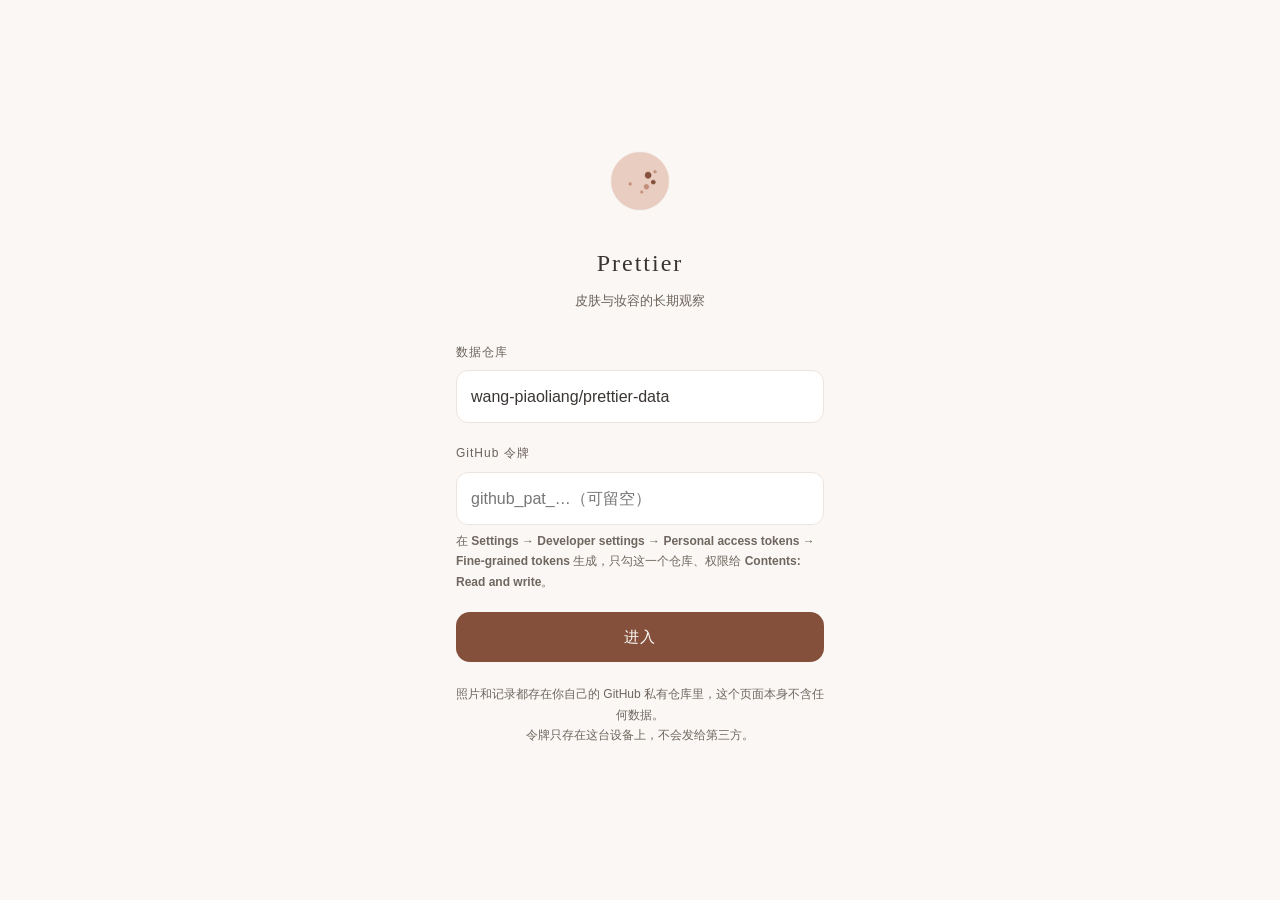
==== index.html @ da7101e3 "v84 · 修复 Gemini 模型发现、配额与鉴权错误处理及识别响应解析" ====
<!doctype html>
<html lang="zh-CN" data-theme="light">
<head>
  <meta charset="UTF-8" />
  <meta name="viewport" content="width=device-width, initial-scale=1, viewport-fit=cover" />
  <title>Prettier</title>
  <meta name="color-scheme" content="light dark" />
  <meta name="theme-color" content="#faf7f4" />
  <meta name="apple-mobile-web-app-capable" content="yes" />
  <meta name="apple-mobile-web-app-status-bar-style" content="default" />
  <meta name="apple-mobile-web-app-title" content="Prettier" />
  <link rel="manifest" href="manifest.webmanifest" />
  <link rel="apple-touch-icon" href="icons/apple-touch-icon.png" />
  <link rel="icon" href="icons/icon-192.png" />
  <link rel="stylesheet" href="assets/app.css?v=v84" />
</head>
<body>

  <!-- 口令页 -->
  <section class="gate" id="gate" hidden>
    <div class="logo">
      <img src="icons/icon-192.png" alt="" />
      <h2>Prettier</h2>
      <p class="muted" style="text-align:center;margin:0">皮肤与妆容的长期观察</p>
    </div>
    <form id="gateForm">
      <div class="field">
        <label>数据仓库</label>
        <input type="text" id="gateRepo" autocapitalize="off" autocorrect="off" spellcheck="false"
               placeholder="用户名/仓库名" />
      </div>
      <div class="field">
        <label>GitHub 令牌</label>
        <input type="password" id="gateToken" autocomplete="current-password"
               autocapitalize="off" autocorrect="off" spellcheck="false"
               placeholder="github_pat_…（可留空）" />
        <div class="tiny hint">
          在 <b>Settings → Developer settings → Personal access tokens →
          Fine-grained tokens</b> 生成，只勾这一个仓库、权限给
          <b>Contents: Read and write</b>。
        </div>
      </div>
      <button class="btn" id="gateBtn" type="submit">进入</button>
    </form>
    <p class="tiny" style="margin-top:22px;text-align:center">
      照片和记录都存在你自己的 GitHub 私有仓库里，这个页面本身不含任何数据。<br />
      令牌只存在这台设备上，不会发给第三方。
    </p>
  </section>

  <!-- 应用 -->
  <div id="app" hidden>
    <header class="appbar">
      <span class="syncdot" id="syncDot"></span>
      <h1>Prettier</h1>
      <span class="spacer"></span>
      <!-- 右侧一律用同一种圆形图标按钮，大小间距一致，
           混着文字胶囊和字符按钮看起来就不像一个正经的标题栏 -->
      <button class="glyphbtn" id="refreshBtn" type="button" aria-label="刷新">↻</button>
      <button class="glyphbtn" id="trendBtn" type="button" aria-label="趋势">◔</button>
      <button class="glyphbtn" id="foldAllBtn" type="button" aria-label="收起全部">⌄</button>
      <button class="glyphbtn" id="settingsBtn" type="button" aria-label="设置">◎</button>
    </header>

    <div id="pending" hidden></div>

    <main>
      <section class="view active" id="view-timeline"></section>
      <section class="view" id="view-trend"></section>
      <section class="view" id="view-compose"></section>
      <section class="view" id="view-products"></section>
      <section class="view" id="view-mainlines"></section>
      <section class="view" id="view-settings"></section>
      <footer class="app-version" id="appVersion"></footer>
    </main>

    <nav class="tabbar">
      <button data-view="timeline" class="active" type="button">
        <span class="glyph">◷</span>时间线
      </button>
      <button data-view="compose" type="button">
        <span class="glyph">＋</span>记一条
      </button>
      <button data-view="mainlines" type="button">
        <span class="glyph">◈</span>主线
      </button>
      <button data-view="products" type="button">
        <span class="glyph">▤</span>产品
      </button>
    </nav>
  </div>

  <!-- 选图：capture 不写死，这样相册和相机都能选 -->
  <input type="file" id="fileInput" accept="image/*" multiple hidden />
  <!-- 拍产品：识别品牌和品名入库 -->
  <input type="file" id="prodInput" accept="image/*" multiple hidden />
  <!-- 给某一件产品补拍：不猜是哪件，直接补到它身上 -->
  <input type="file" id="prodShotInput" accept="image/*" multiple hidden />
  <!-- 病历、单据、成分表：原样存档，不走 AI 识别，也不要求填了 API Key -->
  <input type="file" id="docInput" accept="image/*" multiple hidden />

  <div id="lightbox" hidden>
    <button id="lbClose" type="button" aria-label="关闭">✕</button>
    <button id="lbPrev" type="button" aria-label="上一张">‹</button>
    <img id="lbImg" alt="" />
    <button id="lbNext" type="button" aria-label="下一张">›</button>
    <div id="lbCount"></div>
  </div>
  <div id="queue" hidden></div>
  <div id="toast" hidden></div>

  <script src="assets/version.js?v=v84"></script>
  <script src="assets/photo.js?v=v84"></script>
  <script src="assets/ai.js?v=v84"></script>
  <script src="assets/store.js?v=v84"></script>
  <script src="assets/app.js?v=v84"></script>
</body>
</html>
---- assets/app.css ----
/* ============================================================
   prettier PWA · 样式
   配色沿用桌面版（skin-journal 那套暖米底 + 陶土色）。
   移动优先：底部标签栏，安全区留白，触摸目标 ≥44px。
   ============================================================ */

:root {
  color-scheme: light dark;

  --bg:         #faf7f4;
  --card:       #ffffff;
  --card-2:     #f6f1ec;
  --line:       #ece5df;
  --line-2:     #cfc4b9;

  --ink:        #3a3532;
  --ink-soft:   #6b625b;
  --ink-faint:  #6f675f;

  --accent:     #c4907a;
  --accent-ink: #85503b;
  --accent-bg:  #f3e3db;

  --good:       #3f6b3d;
  --good-bg:    #e9f2e8;
  --watch:      #8a6212;
  --watch-bg:   #f9f0dd;
  --focus:      #a03f2f;
  --focus-bg:   #f9e8e5;

  --shadow:     0 1px 2px rgba(58, 53, 50, 0.04);
  --shadow-lg:  0 12px 32px rgba(58, 53, 50, 0.10);

  --serif: "Songti SC", "Noto Serif SC", Georgia, serif;
  --sans:  -apple-system, BlinkMacSystemFont, "PingFang SC", "Segoe UI", sans-serif;

  --tabbar-h: 58px;
}

@media (prefers-color-scheme: dark) {
  :root[data-theme="auto"] {
    --bg: #1a1613;  --card: #241f1b;  --card-2: #2d2723;
    --line: #38302a; --line-2: #4a4038;
    --ink: #f0ebe5; --ink-soft: #a89e95; --ink-faint: #9d9289;
    --accent: #dda98f; --accent-ink: #e5b298; --accent-bg: #33251f;
    --good: #8fc98c; --good-bg: #1d2a1c;
    --watch: #e0b45f; --watch-bg: #2e2513;
    --focus: #e8988a; --focus-bg: #33201d;
    --shadow: 0 1px 2px rgba(0,0,0,.3); --shadow-lg: 0 12px 32px rgba(0,0,0,.45);
  }
}
:root[data-theme="dark"] {
  color-scheme: dark;
  --bg: #1a1613;  --card: #241f1b;  --card-2: #2d2723;
  --line: #38302a; --line-2: #4a4038;
  --ink: #f0ebe5; --ink-soft: #a89e95; --ink-faint: #9d9289;
  --accent: #dda98f; --accent-ink: #e5b298; --accent-bg: #33251f;
  --good: #8fc98c; --good-bg: #1d2a1c;
  --watch: #e0b45f; --watch-bg: #2e2513;
  --focus: #e8988a; --focus-bg: #33201d;
  --shadow: 0 1px 2px rgba(0,0,0,.3); --shadow-lg: 0 12px 32px rgba(0,0,0,.45);
}
:root[data-theme="light"] { color-scheme: light; }

/* 切换主题的那一帧关掉过渡：颜色走 CSS 变量，变量一变，
   正在跑的过渡会停在旧主题的值上不再更新。 */
:root.theme-switching *,
:root.theme-switching *::before,
:root.theme-switching *::after { transition: none !important; }

* { box-sizing: border-box; }

/* hidden 属性只靠浏览器默认样式生效，任何作者样式里的 display 都会架空它 */
[hidden] { display: none !important; }

html, body { height: 100%; }

body {
  margin: 0;
  background: var(--bg);
  color: var(--ink);
  font-family: var(--serif);
  line-height: 1.7;
  -webkit-font-smoothing: antialiased;
  -webkit-tap-highlight-color: transparent;
  overscroll-behavior-y: none;
}

button, input, select, textarea { font: inherit; color: inherit; }

/* ---------- 顶栏 ---------- */
.appbar {
  position: sticky;
  top: 0;
  z-index: 10;
  display: flex;
  align-items: center;
  gap: 10px;
  padding: calc(env(safe-area-inset-top) + 12px) 18px 12px;
  background: color-mix(in srgb, var(--bg) 92%, transparent);
  backdrop-filter: saturate(1.3) blur(10px);
  border-bottom: 1px solid var(--line);
}
.appbar h1 {
  margin: 0;
  font-size: 17px;
  font-weight: 500;
  letter-spacing: 3.5px;
  text-transform: uppercase;
  color: var(--accent-ink);
  font-family: var(--sans);
}
.appbar .spacer { flex: 1; }
.iconbtn {
  display: inline-flex;
  align-items: center;
  justify-content: center;
  min-width: 40px;
  height: 34px;
  padding: 0 12px;
  border: 1px solid var(--line);
  border-radius: 20px;
  background: var(--card);
  color: var(--ink-soft);
  font-family: var(--sans);
  font-size: 12px;
  cursor: pointer;
}
.iconbtn:active { background: var(--card-2); }

/* 同步状态 */
.syncdot {
  width: 7px; height: 7px; border-radius: 50%;
  background: var(--good); flex: 0 0 auto;
}
.syncdot.off  { background: var(--line-2); }
.syncdot.busy { background: var(--watch); animation: pulse 1s ease-in-out infinite; }
.syncdot.err  { background: var(--focus); }
@keyframes pulse { 50% { opacity: .3; } }

/* ---------- 主区 ---------- */
main {
  padding: 20px 18px calc(var(--tabbar-h) + env(safe-area-inset-bottom) + 28px);
  max-width: 720px;
  margin: 0 auto;
}
.view { display: none; }
.view.active { display: block; }

/* ---------- 底部标签栏 ---------- */
.tabbar {
  position: fixed;
  left: 0; right: 0; bottom: 0;
  z-index: 20;
  display: grid;
  grid-template-columns: repeat(4, 1fr);
  padding-bottom: env(safe-area-inset-bottom);
  background: color-mix(in srgb, var(--bg) 94%, transparent);
  backdrop-filter: saturate(1.3) blur(12px);
  border-top: 1px solid var(--line);
}
.tabbar button {
  height: var(--tabbar-h);
  border: none;
  background: none;
  color: var(--ink-faint);
  font-family: var(--sans);
  font-size: 11px;
  letter-spacing: .5px;
  cursor: pointer;
  display: flex;
  flex-direction: column;
  align-items: center;
  justify-content: center;
  gap: 3px;
}
.tabbar button .glyph { font-size: 17px; line-height: 1; }
.tabbar button.active { color: var(--accent-ink); }

/* ---------- 通用块 ---------- */
.card {
  padding: 18px 20px;
  border: 1px solid var(--line);
  border-radius: 14px;
  background: var(--card);
  box-shadow: var(--shadow);
}
.section-title {
  margin: 30px 0 14px;
  text-align: center;
  font-family: var(--sans);
  font-size: 12px;
  font-weight: 500;
  letter-spacing: 3px;
  color: var(--ink-soft);
}
.section-title::before, .section-title::after { content: "·"; margin: 0 10px; color: var(--accent); }
.section-title:first-child { margin-top: 4px; }

.muted { color: var(--ink-soft); font-family: var(--sans); font-size: 13px; }
.tiny  { color: var(--ink-faint); font-family: var(--sans); font-size: 12px; }

.pill {
  display: inline-block;
  padding: 3px 11px;
  border-radius: 20px;
  background: var(--card-2);
  color: var(--ink-soft);
  font-family: var(--sans);
  font-size: 11px;
  line-height: 1.6;
  white-space: nowrap;
}
.pill.accent { background: var(--accent-bg); color: var(--accent-ink); }
.pill.good   { background: var(--good-bg);   color: var(--good); }
.pill.ok     { background: var(--watch-bg);  color: var(--watch); }
.pill.watch  { background: var(--focus-bg);  color: var(--focus); }
.meta { display: flex; flex-wrap: wrap; gap: 6px; }

/* ---------- 记录卡 ---------- */
.entry {
  border: 1px solid var(--line);
  border-radius: 14px;
  background: var(--card);
  box-shadow: var(--shadow);
  margin-bottom: 16px;
  overflow: hidden;
}
.entry-photos {
  display: grid;
  gap: 2px;
  background: var(--line);
}
.entry-photos.n1 { grid-template-columns: 1fr; }
.entry-photos.n2 { grid-template-columns: 1fr 1fr; }
.entry-photos.n3, .entry-photos.n4 { grid-template-columns: 1fr 1fr; }
.entry-photos img {
  width: 100%;
  aspect-ratio: 3 / 4;
  object-fit: cover;
  display: block;
  background: var(--card-2);
  cursor: zoom-in;
}
.entry-photos.n1 img { aspect-ratio: 4 / 3; }
.entry-body { padding: 16px 18px 18px; }
.entry-head {
  display: flex;
  align-items: center;
  gap: 10px;
  flex-wrap: wrap;
  padding-bottom: 12px;
  border-bottom: 1px dashed var(--line);
  margin-bottom: 12px;
}
.entry-date {
  font-family: var(--sans);
  font-size: 13px;
  letter-spacing: 1.5px;
  color: var(--accent-ink);
}

/* ---------- 评分圆点 ---------- */
.scores { display: grid; grid-template-columns: 1fr 1fr; gap: 8px 18px; margin: 14px 0; }
.score {
  display: flex; align-items: baseline; gap: 8px;
  font-family: var(--sans); font-size: 13px; color: var(--ink-soft);
}
.dots { letter-spacing: 3px; font-size: 12px; margin-left: auto; color: var(--accent); }
.dots .off { color: var(--line-2); }
.dots.lv-low { color: var(--focus); }
.dots.lv-mid { color: var(--watch); }
.dots.lv-high { color: var(--good); }

/* ---------- 分区 ---------- */
.zones { display: grid; gap: 2px; }
.zone { padding: 9px 0; border-top: 1px solid var(--line); }
.zone:first-child { border-top: none; }
.zone-name {
  color: var(--accent-ink);
  font-family: var(--sans);
  font-size: 12px;
  letter-spacing: 1px;
  margin-bottom: 2px;
}
.zone-text { color: var(--ink-soft); font-size: 14px; line-height: 1.8; }

.note {
  white-space: pre-wrap;   /* 你敲的换行要留着 */
  margin-top: 14px;
  padding-top: 11px;
  border-top: 1px dashed var(--line);
  color: var(--ink-soft);
  font-family: var(--sans);
  font-size: 12.5px;
  line-height: 1.85;
}

/* ---------- 表单 ---------- */
.field { margin-bottom: 20px; }
.field > label {
  display: block;
  margin-bottom: 8px;
  font-family: var(--sans);
  font-size: 12px;
  letter-spacing: 1px;
  color: var(--ink-soft);
}
.field .hint { margin-top: 6px; }

input[type="date"], input[type="text"], input[type="password"], textarea, select {
  width: 100%;
  padding: 12px 14px;
  border: 1px solid var(--line);
  border-radius: 12px;
  background: var(--card);
  font-family: var(--sans);
  font-size: 16px;      /* iOS 低于 16px 会自动放大页面 */
  -webkit-appearance: none;
  appearance: none;
}
textarea { min-height: 96px; resize: vertical; line-height: 1.7; }
input:focus, textarea:focus, select:focus {
  outline: 2px solid var(--accent);
  outline-offset: -1px;
  border-color: transparent;
}

/* 分段选择 */
.segmented { display: flex; gap: 6px; flex-wrap: wrap; }
.segmented button {
  flex: 1 1 auto;
  min-height: 44px;
  padding: 0 14px;
  border: 1px solid var(--line);
  border-radius: 12px;
  background: var(--card);
  color: var(--ink-soft);
  font-family: var(--sans);
  font-size: 14px;
  cursor: pointer;
}
.segmented button.on {
  background: var(--accent-bg);
  border-color: transparent;
  color: var(--accent-ink);
}

/* 打分：可点的圆点 */
.rate { display: flex; align-items: center; gap: 14px; padding: 6px 0; }
.rate .name { font-family: var(--sans); font-size: 14px; color: var(--ink-soft); min-width: 68px; }
.rate .stars { display: flex; gap: 4px; margin-left: auto; }
.rate .stars button {
  width: 34px; height: 34px;
  border: none; background: none; cursor: pointer;
  font-size: 17px; line-height: 1; padding: 0;
  color: var(--line-2);
}
.rate .stars button.on { color: var(--accent); }
.rate .clear {
  border: none; background: none; cursor: pointer;
  color: var(--ink-faint); font-family: var(--sans); font-size: 12px;
}

/* 照片选择 */
.picker {
  display: grid;
  grid-template-columns: repeat(auto-fill, minmax(96px, 1fr));
  gap: 8px;
}
.picker .slot {
  position: relative;
  aspect-ratio: 3 / 4;
  border-radius: 12px;
  overflow: hidden;
  background: var(--card-2);
  border: 1px solid var(--line);
}
.picker .slot img { width: 100%; height: 100%; object-fit: cover; display: block; }
.picker .slot .del {
  position: absolute; top: 5px; right: 5px;
  width: 26px; height: 26px; border-radius: 50%;
  border: none; background: rgba(26,22,19,.62); color: #fff;
  font-size: 15px; line-height: 1; cursor: pointer;
}
.picker .add {
  display: flex; flex-direction: column; align-items: center; justify-content: center;
  gap: 6px;
  aspect-ratio: 3 / 4;
  border: 1px dashed var(--line-2);
  border-radius: 12px;
  background: none;
  color: var(--ink-soft);
  font-family: var(--sans);
  font-size: 12px;
  cursor: pointer;
}
.picker .add .glyph { font-size: 22px; }

/* 按钮 */
.btn {
  display: block;
  width: 100%;
  min-height: 50px;
  border: none;
  border-radius: 14px;
  background: var(--accent-ink);
  color: #fff;
  font-family: var(--sans);
  font-size: 15px;
  letter-spacing: 1px;
  cursor: pointer;
}
.btn:disabled { opacity: .45; }
.btn.ghost {
  background: none;
  border: 1px solid var(--line);
  color: var(--ink-soft);
}
.btn + .btn { margin-top: 10px; }

/* ---------- 空态 ---------- */
.empty {
  padding: 40px 22px;
  border: 1px dashed var(--line-2);
  border-radius: 14px;
  text-align: center;
  color: var(--ink-soft);
  font-family: var(--sans);
  font-size: 13px;
  line-height: 1.9;
}
.empty strong {
  display: block; font-family: var(--serif); font-size: 16px;
  font-weight: 500; color: var(--ink); margin-bottom: 8px;
}

/* ---------- 图表 ---------- */
.chart { width: 100%; height: 170px; display: block; }

/* ---------- 主线卡 ---------- */
.mainline { margin-bottom: 12px; }
.mainline h3 { margin: 0 0 6px; font-size: 16px; font-weight: 600; }
.mainline .body { color: var(--ink-soft); font-size: 13.5px; line-height: 1.8; white-space: pre-wrap; }
.mainline .next {
  margin-top: 10px; padding-top: 10px;
  border-top: 1px dashed var(--line);
  color: var(--ink-soft); font-family: var(--sans); font-size: 12.5px;
  line-height: 1.85; white-space: pre-wrap;
}

/* ---------- 登录 ---------- */
.gate {
  min-height: 100dvh;
  display: flex; flex-direction: column; justify-content: center;
  padding: 32px 26px calc(env(safe-area-inset-bottom) + 32px);
  max-width: 420px; margin: 0 auto;
}
.gate .logo { text-align: center; margin-bottom: 30px; }
.gate .logo img { width: 76px; height: 76px; border-radius: 20px; }
.gate h2 { margin: 16px 0 6px; font-size: 24px; font-weight: 500; letter-spacing: 2px; text-align: center; }

/* ---------- 灯箱 ---------- */
#lightbox {
  position: fixed; inset: 0; z-index: 100;
  display: flex; align-items: center; justify-content: center;
  padding: 16px;
  background: rgba(26,22,19,.92);
  cursor: zoom-out;
}
#lightbox img { max-width: 100%; max-height: 100%; border-radius: 10px; }

/* ---------- 提示条 ---------- */
#toast {
  position: fixed;
  left: 50%; transform: translateX(-50%);
  bottom: calc(var(--tabbar-h) + env(safe-area-inset-bottom) + 18px);
  z-index: 90;
  max-width: calc(100vw - 36px);
  padding: 11px 18px;
  border-radius: 22px;
  background: var(--ink);
  color: var(--bg);
  font-family: var(--sans);
  font-size: 13px;
  box-shadow: var(--shadow-lg);
}
#toast.err { background: var(--focus); color: #fff; }
/* GitHub 原话是多行的，不换行就只能看到第一句 */
#toast { white-space: pre-line; }
#diagOut { white-space: pre-line; line-height: 1.65; }

/* ---------- 上传进度 ---------- */
.progress {
  height: 3px;
  border-radius: 2px;
  background: var(--line);
  overflow: hidden;
  margin-top: 10px;
}
.progress i { display: block; height: 100%; background: var(--accent); width: 0; transition: width .25s ease; }

@media (min-width: 640px) {
  .scores { grid-template-columns: repeat(4, 1fr); }
  .entry-photos.n2 { grid-template-columns: 1fr 1fr; }
}


/* ---------- 照片折叠 ---------- */
.entry-photos .ph {
  position: relative;
  padding: 0; border: none; background: var(--card-2);
  cursor: zoom-in; display: block;
}
.entry-photos .ph img { width: 100%; height: 100%; object-fit: cover; display: block; }
/* 「还有几张」做成右下角小角标，不要盖住整张照片 */
.entry-photos .more-chip {
  position: absolute; right: 7px; bottom: 7px;
  padding: 2px 9px; border-radius: 12px;
  background: rgba(26, 22, 19, .62); color: #fff;
  font-family: var(--sans); font-size: 12px;
}

/* ---------- 灯箱 ---------- */
#lightbox { flex-direction: row; }
#lightbox #lbImg { max-width: 100%; max-height: 100%; border-radius: 10px; transition: opacity .15s; }
#lightbox button {
  position: absolute; z-index: 2;
  border: none; background: rgba(255, 255, 255, .12); color: #fff;
  width: 44px; height: 44px; border-radius: 50%;
  font-size: 22px; line-height: 1; cursor: pointer;
}
#lbPrev { left: 10px; top: 50%; transform: translateY(-50%); }
#lbNext { right: 10px; top: 50%; transform: translateY(-50%); }
#lbClose { top: calc(env(safe-area-inset-top) + 12px); right: 12px; font-size: 17px; }
#lbCount {
  position: absolute; bottom: calc(env(safe-area-inset-bottom) + 18px); left: 50%;
  transform: translateX(-50%);
  color: rgba(255, 255, 255, .8); font-family: var(--sans); font-size: 13px;
  letter-spacing: 1px;
}

/* ---------- 主线折叠 ---------- */
.ml-head {
  display: flex; align-items: center; gap: 10px; width: 100%;
  padding: 0; border: none; background: none; cursor: pointer; text-align: left;
}
.ml-title { font-size: 16px; font-weight: 600; color: var(--ink); }
.ml-caret {
  margin-left: auto; color: var(--ink-faint); font-size: 13px;
  transition: transform .18s ease;
}
.ml-head.open .ml-caret { transform: rotate(180deg); }
.ml-body { padding-top: 12px; }

/* ---------- 产品 ---------- */
.products { margin: 12px 0 0; padding-top: 10px; border-top: 1px dashed var(--line); }
.prow {
  display: grid; grid-template-columns: 40px minmax(0, 1fr);
  gap: 10px; align-items: baseline; padding: 3px 0;
}
.prow b {
  font-family: var(--sans); font-size: 11px; font-weight: 500;
  color: var(--accent-ink); letter-spacing: 1px;
}
.prow span { color: var(--ink-soft); font-family: var(--sans); font-size: 13px; line-height: 1.7; }
.prod-edit .prow { grid-template-columns: 40px minmax(0, 1fr); gap: 10px; padding: 5px 0; }
.prod-edit input { font-size: 16px; }


/* 页脚版本号：用来一眼确认设备加载到第几版（排查 Service Worker 缓存） */
.app-version {
  text-align: center; padding: 20px 0 4px;
  color: var(--ink-faint); font-family: var(--sans);
  font-size: 11px; letter-spacing: .5px; opacity: .6;
}

/* ---------- 产品库 ---------- */
/* 产品库：整组一张卡，条目之间用细线分隔，不做成一堆浮着的小卡片 */
.cat-head {
  display: flex; align-items: baseline; gap: 8px;
  margin: 24px 2px 10px;
  font-family: var(--sans); font-size: 12px; letter-spacing: 2px;
  color: var(--accent-ink);
}
.cat-head span {
  color: var(--ink-faint); letter-spacing: 0; font-size: 11px;
}
.prod-list {
  border: 1px solid var(--line); border-radius: 14px;
  background: var(--card); box-shadow: var(--shadow); overflow: hidden;
}
.prod-list.dim { opacity: .58; }
.prod-card {
  display: flex; align-items: center; gap: 12px;
  padding: 13px 16px;
  border-top: 1px solid var(--line);
}
.prod-list .prod-card:first-child { border-top: none; }
.prod-card .pc-main { flex: 1; min-width: 0; cursor: pointer; }
.prod-card .nm { font-size: 15px; line-height: 1.45; }
.prod-card .sub {
  color: var(--ink-faint); font-family: var(--sans); font-size: 12px; margin-top: 1px;
}
.prod-card .act { display: flex; gap: 4px; flex: 0 0 auto; }
.prod-card .act button {
  border: none; background: none; cursor: pointer;
  color: var(--ink-faint); font-family: var(--sans); font-size: 12px;
  padding: 6px 8px; border-radius: 8px;
}
.prod-card .act button:active { background: var(--card-2); }
.prod-card .act button[data-del] { color: var(--focus); }


/* ---------- 按天分组 ---------- */
.day { margin-bottom: 34px; }
.day-head {
  display: flex; align-items: baseline; gap: 10px; width: 100%;
  padding: 0 2px 10px;
  border: none; border-bottom: 1px solid var(--line);
  background: none; cursor: pointer; text-align: left;
  margin-bottom: 14px;
}
.day-head .ml-caret { margin-left: 0; }
.day.closed .ml-caret { transform: rotate(-90deg); }
.day.closed .day-head { margin-bottom: 0; }
.day-date {
  font-family: var(--sans); font-size: 16px; font-weight: 500;
  letter-spacing: 1.5px; color: var(--accent-ink);
}
.day-week { color: var(--ink-faint); font-family: var(--sans); font-size: 12px; }
.day-count {
  margin-left: auto; color: var(--ink-faint);
  font-family: var(--sans); font-size: 12px;
}
/* 同一天里的第二次及之后，缩进一点，看得出是同一天的连续记录 */
.day .entry + .entry { margin-top: -4px; }
.entry-time {
  font-family: var(--sans); font-size: 14px; letter-spacing: 1px;
  color: var(--ink-soft);
}


/* ---------- 折叠更多 ---------- */
.more-toggle {
  display: flex; align-items: center; width: 100%;
  margin-top: 24px; padding: 14px 2px;
  border: none; border-top: 1px solid var(--line); background: none;
  color: var(--ink-soft); font-family: var(--sans); font-size: 13px;
  cursor: pointer; text-align: left;
}
.more-toggle .ml-caret { margin-left: auto; }
.more-toggle.open .ml-caret { transform: rotate(180deg); }
#moreBox { padding-top: 16px; }

/* ---------- 照片排序 ---------- */
.picker .slot .badge {
  position: absolute; top: 5px; left: 5px;
  padding: 1px 7px; border-radius: 10px;
  background: var(--accent-ink); color: #fff;
  font-family: var(--sans); font-size: 10px;
}

/* ---------- 记录操作 ---------- */
/* 编辑/删除：小图标，贴在卡片右下，平时几乎看不见 */
.entry-act {
  display: flex; gap: 2px; justify-content: flex-end;
  margin-top: 8px;
}
.entry-act button {
  width: 30px; height: 30px; padding: 0;
  border: none; background: none; cursor: pointer;
  color: var(--ink-faint); font-size: 14px; line-height: 1;
  border-radius: 8px; opacity: .5;
}
.entry-act button:active { background: var(--card-2); opacity: 1; }

/* ---------- 上传队列 ---------- */
#queue {
  position: fixed; left: 12px; right: 12px;
  bottom: calc(var(--tabbar-h) + env(safe-area-inset-bottom) + 12px);
  z-index: 60; display: grid; gap: 6px;
}
.qrow {
  display: flex; align-items: center; gap: 9px;
  padding: 10px 14px; border-radius: 12px;
  background: var(--ink); color: var(--bg);
  font-family: var(--sans); font-size: 12.5px;
  box-shadow: var(--shadow-lg);
}
.qrow.err { background: var(--focus); color: #fff; }
.qrow .qtxt { flex: 1; min-width: 0; overflow: hidden; text-overflow: ellipsis; white-space: nowrap; }
.qrow button {
  border: none; background: rgba(255,255,255,.18); color: inherit;
  border-radius: 8px; padding: 4px 10px; font-size: 12px; cursor: pointer;
}
.spin {
  width: 12px; height: 12px; flex: 0 0 auto;
  border: 2px solid currentColor; border-right-color: transparent;
  border-radius: 50%; animation: spin .7s linear infinite;
}
@keyframes spin { to { transform: rotate(360deg); } }


/* 时间线顶部：计数 + 一键折叠 */
.tl-bar {
  display: flex; align-items: center; gap: 10px;
  padding: 2px 2px 16px;
}
.tl-bar button {
  margin-left: auto; border: 1px solid var(--line); border-radius: 20px;
  background: var(--card); color: var(--ink-soft);
  font-family: var(--sans); font-size: 12px; padding: 5px 13px; cursor: pointer;
}
/* 第二个按钮紧挨着第一个：margin-left:auto 会把两个按钮推开分居两端 */
.tl-bar button + button { margin-left: 0; }
.tl-bar button.icon-add {
  width: 30px; height: 30px; padding: 0; line-height: 1;
  display: flex; align-items: center; justify-content: center;
  font-size: 16px; color: var(--accent-ink);
}


/* ---------- 设置 ---------- */
.key-row { display: flex; gap: 8px; }
.key-row input { flex: 1; min-width: 0; }
.key-row button {
  flex: 0 0 auto; padding: 0 14px;
  border: 1px solid var(--line); border-radius: 12px;
  background: var(--card); color: var(--ink-soft);
  font-family: var(--sans); font-size: 13px; cursor: pointer;
}
.kv-line {
  display: flex; align-items: baseline; gap: 12px;
  font-family: var(--sans); font-size: 13px;
}
.kv-line b {
  font-weight: 500; font-size: 12px; letter-spacing: 1px; color: var(--accent-ink);
}
.kv-line span { color: var(--ink-soft); word-break: break-all; }


/* ---------- 长按拖拽排序 ---------- */
.picker .slot { transition: transform .14s ease, opacity .14s ease; }
.picker.dragmode { touch-action: none; }
.picker.dragmode .slot:not(.dragging) { opacity: .55; }
.picker .slot.dragging {
  transform: scale(1.06);
  box-shadow: 0 10px 24px rgba(26, 22, 19, .3);
  z-index: 2;
}
.drag-tip { grid-column: 1 / -1; text-align: center; margin-top: 2px; }


/* 设置：和底部 tab 图标同一种气质，淡、无边框 */
.glyphbtn {
  display: inline-flex; align-items: center; justify-content: center;
  width: 34px; height: 34px; padding: 0;
  border: none; background: none; cursor: pointer;
  color: var(--ink-faint); font-size: 17px; line-height: 1;
  border-radius: 50%;
}
.glyphbtn:active { background: var(--card-2); }

/* ② 时段和时刻同一行、同一字体 */
.entry-time .slot-name { margin-right: 6px; }

/* ① 编辑/删除挪到头部右侧 */
.entry-head .entry-act { margin-left: auto; margin-top: 0; align-items: center; }

/* ③ 每天的小结 */
/* 每日小结是给自己看的一句话，不是横幅。
   去掉底色和色条，只用一条细竖线和小字，安静地待在那儿。 */
.day-note {
  margin: 0 2px 12px;
  padding: 2px 0 2px 10px;
  border-left: 1px solid var(--line);
  background: none;
  color: var(--ink-faint);
  font-family: var(--sans); font-size: 12.5px; line-height: 1.75;
  white-space: pre-wrap;
}
.day-note-btn {
  margin: 0 2px 14px; padding: 0;
  border: none; background: none; cursor: pointer;
  color: var(--ink-faint); font-family: var(--sans); font-size: 12px;
}

/* ⑦ 日期 + 时间两个输入框并排，各自可直接改 */
.dt-row { display: flex; gap: 8px; }
.dt-row input[type="date"] { flex: 1.35; }
.dt-row input[type="time"] { flex: 1; }

/* ⑨ 备注框矮一点，保存按钮不用下滑 */
textarea { min-height: 64px; }

/* ⑩ 产品：分类标题大一点，产品名小一点 */
.cat-head { font-size: 14px; letter-spacing: 1.5px; cursor: pointer; }
.cat-head .ml-caret { margin-left: auto; }
.cat-head.closed .ml-caret { transform: rotate(-90deg); }
/* 产品名单行，太长就省略 —— 换行会把整列撑乱 */
.prod-card .nm {
  font-size: 14px;
  white-space: nowrap; overflow: hidden; text-overflow: ellipsis;
}
.prod-card .sub { white-space: nowrap; overflow: hidden; text-overflow: ellipsis; }
.prod-card .sub { font-size: 11.5px; }

/* ⑫ 产品评分与评论 */
.prod-card { flex-wrap: wrap; }
.prod-score {
  font-family: var(--sans); font-size: 12px; color: var(--accent-ink);
  flex: 0 0 auto; margin-right: 4px;
}
.prod-reviews {
  flex: 1 0 100%; margin-top: 8px; padding-top: 8px;
  border-top: 1px dashed var(--line);
}
.prod-review { display: flex; flex-wrap: wrap; align-items: baseline; gap: 10px; padding: 5px 0; }
.prod-review b {
  font-family: var(--sans); font-size: 11px; font-weight: 400;
  color: var(--ink-faint); flex: 0 0 auto;
}
.prod-review span { color: var(--ink-soft); font-size: 13px; line-height: 1.65; }


/* ---------- 记录详情折叠 ---------- */
.detail-toggle {
  display: flex; align-items: center; gap: 4px;
  margin-top: 10px; padding: 4px 0;
  border: none; background: none; cursor: pointer;
  color: var(--ink-faint); font-family: var(--sans); font-size: 12px;
}
.detail-toggle.open .ml-caret { transform: rotate(180deg); }
.entry-detail { padding-top: 4px; }

/* ---------- 页内编辑（不弹窗） ---------- */
.inline-edit {
  flex: 1 0 100%;
  margin-top: 10px; padding: 12px;
  border: 1px solid var(--line); border-radius: 12px;
  background: var(--card-2);
}
/* ⚠️ 所有能获得焦点的输入框都必须 ≥16px。
   iOS 对小于 16px 的输入框会在聚焦时自动放大整个页面，
   放大之后页面就能左右滑，看起来像布局坏了。
   想让它显得小，用行高和内边距收，不要动字号。 */
.inline-edit textarea {
  width: 100%; min-height: 54px; background: var(--card);
  font-family: var(--sans); font-size: 16px; line-height: 1.55;
  padding: 9px 11px;
}
.inline-edit input { font-size: 16px; }
/* 全局的输入框内边距（12/14px、圆角 12）是按登录表单那种整页表单调的，
   搬进页内编辑面板就太笨重 —— 旁边的标签和标签胶囊只有 12px，
   一个 55px 高的输入框摆在中间像另一个 App 的控件。
   字号不能跟着收（见上面那条 iOS 的警告），所以只收内边距和圆角。 */
.inline-edit input,
.inline-edit select { padding: 8px 11px; border-radius: 10px; }
.ie-act { display: flex; gap: 8px; justify-content: flex-end; margin-top: 10px; }
.ie-act button {
  border: none; border-radius: 9px; padding: 7px 14px; cursor: pointer;
  font-family: var(--sans); font-size: 12.5px;
}
.ie-cancel { background: none; color: var(--ink-faint); }
.ie-ok { background: var(--accent-ink); color: #fff; }

/* 评分滑块 */
.score-row { display: flex; align-items: center; gap: 12px; margin-bottom: 10px; }
.score-val {
  font-family: var(--sans); font-size: 15px; color: var(--accent-ink);
  min-width: 38px;
}
.score-row input[type="range"] {
  flex: 1; -webkit-appearance: none; appearance: none;
  height: 4px; border-radius: 2px; background: var(--line-2); padding: 0;
}
.score-row input[type="range"]::-webkit-slider-thumb {
  -webkit-appearance: none; width: 24px; height: 24px; border-radius: 50%;
  background: var(--accent-ink); cursor: pointer;
}

/* 产品详情 */
.prod-detail {
  flex: 1 0 100%; margin-top: 10px; padding-top: 10px;
  border-top: 1px dashed var(--line);
}
.pd-row {
  display: flex; align-items: center; gap: 8px; padding: 3px 0;
}
.pd-row span {
  flex: 0 0 66px; font-family: var(--sans); font-size: 11.5px; color: var(--ink-faint);
}
/* ⚠️ 字号必须 ≥16px，iOS 会对更小的输入框自动放大整页。
   要让它显得轻，只能压内边距和高度，不能压字号。 */
.pd-row input {
  flex: 1; min-width: 0; padding: 4px 9px; border-radius: 8px;
  border: 1px solid var(--line); background: var(--card);
  font-family: var(--sans); font-size: 16px; line-height: 1.25;
}
.pd-row i { font-style: normal; font-family: var(--sans); font-size: 12px; color: var(--ink-faint); }
.pd-hist { margin-top: 12px; padding-top: 10px; border-top: 1px dashed var(--line); }
.pd-hist > b {
  display: block; margin-bottom: 6px;
  font-family: var(--sans); font-size: 11px; font-weight: 500;
  letter-spacing: 1px; color: var(--accent-ink);
}
.prod-score i { font-style: normal; font-size: 11px; opacity: .6; }

/* 全成分表：整段照抄进来的，换行必须留住 ——
   官网复制下来的顺序本身是信息（含量从高到低），重排就读不出来了。
   长英文成分名要能断行，否则一个 Butyrospermum Parkii 就把卡片撑出屏幕。 */
.inci-text {
  margin-top: 2px;
  font-family: var(--sans); font-size: 12px; line-height: 1.65;
  color: var(--ink-faint);
  white-space: pre-wrap; overflow-wrap: anywhere;
}

/* 时间线顶栏：只留一个动作，不再堆文字 */
.tl-bar { justify-content: flex-end; padding-bottom: 12px; }


/* 拖拽时锁住页面滚动 */
body.no-scroll { overflow: hidden; touch-action: none; }

/* iOS 长按图片会被系统接管（弹出分享/拖拽），必须全部关掉，
   否则自定义的长按拖拽永远拿不到干净的手势 */
.picker .slot,
.picker .slot img {
  -webkit-touch-callout: none;
  -webkit-user-select: none;
  user-select: none;
  -webkit-user-drag: none;
}
.picker { touch-action: pan-y; }
.picker.dragmode { touch-action: none; }

/* 详情开关：只留一个小箭头，不写字 */
/* 展开箭头：和卡片内容左对齐，不居中也不占一整行的视觉重量 */
.detail-toggle {
  justify-content: flex-start; width: auto;
  margin: 8px 0 0; padding: 2px 6px 2px 0;
  font-size: 12px; color: var(--line-2);
}
.detail-toggle .ml-caret { transition: transform .18s ease; }

/* 产品详情：只读态 */
.pd-read { position: relative; padding-right: 30px; }
.pd-row.read { padding: 2px 0; line-height: 1.5; }
/* ⚠️ 只读文字保持小字号，不要跟着输入框走。
   16px 那条限制【只针对能聚焦的 input】—— iOS 是对小于 16px 的
   输入框在聚焦时放大整页，只读的展示文字没有这个问题。
   曾经为了「和输入框对齐」把这里提到 16px，结果整个产品详情
   都变得又大又散 —— 这是用户反复指出过的问题，别再犯。 */
.pd-row.read b {
  font-family: var(--sans); font-size: 13px; font-weight: 400; color: var(--ink-soft);
}
.pd-edit {
  position: absolute; top: 0; right: 0;
  width: 26px; height: 26px; padding: 0;
  border: none; background: none; cursor: pointer;
  color: var(--ink-faint); font-size: 13px; opacity: .6;
}
.pd-edit-form { padding-top: 4px; }


/* ---------- 体重 ---------- */
.w-now { display: flex; align-items: baseline; gap: 8px; margin-bottom: 10px; }
.w-kg {
  font-family: var(--sans); font-size: 26px; letter-spacing: -.5px; color: var(--ink);
}
.w-kg i { font-style: normal; font-size: 13px; margin-left: 3px; color: var(--ink-faint); }
.w-chart { width: 100%; height: 90px; display: block; margin: 4px 0 10px; }
.w-list { border-top: 1px dashed var(--line); padding-top: 6px; }
.w-row {
  display: flex; align-items: baseline; gap: 10px; padding: 4px 0;
  font-family: var(--sans); font-size: 13px;
}
.w-row b { font-weight: 400; color: var(--ink-faint); font-size: 12px; flex: 0 0 76px; }
.w-row span { color: var(--ink-soft); }
.w-row i { font-style: normal; color: var(--ink-faint); font-size: 12px; }
.w-form { display: flex; gap: 8px; }
.w-form input { flex: 1; min-width: 0; }
/* 这一行里只有一个日期时，别把它拉成通栏。
   日期是定长的东西，撑满整行就成了一条横幅 —— 加上 iOS 默认把日期居中显示，
   看起来像个标题而不是一个输入框。体重和购买记录那两处日期是和别的字段共用一行的，
   :only-child 不会碰到它们。 */
.w-form input[type="date"]:only-child { flex: 0 0 auto; width: auto; }
/* iOS 上 input[type=date] 的值默认居中，和其它左对齐的字段对不齐 */
input[type="date"]::-webkit-date-and-time-value { text-align: left; }


/* 兜底：页面永远不横向滚动。
   ⚠️ 必须用 clip 不能用 hidden —— overflow-x: hidden 会把祖先变成滚动容器，
   直接废掉子元素的 position: sticky（日期栏就是这么不吸顶的）。
   clip 只裁剪、不产生滚动容器，sticky 照常工作。 */
html, body { max-width: 100%; overflow-x: clip; }
.inline-edit, .prod-detail { max-width: 100%; }


/* 素颜照的遮挡层 */
/* 素颜遮挡：一条窄条就够，不要占掉半屏 */
/* 「收起」和右侧的删除/编辑并排，统一成同一种气质 */
.hide-btn {
  height: 30px; padding: 0 8px;
  border: none; background: none; cursor: pointer;
  color: var(--ink-faint); font-family: var(--sans); font-size: 12px;
  border-radius: 8px; opacity: .55;
}
.hide-btn:active { background: var(--card-2); opacity: 1; }


/* 点 +N 之后平铺：三列小图，不再是两张大图 */
.entry-photos.grid { grid-template-columns: repeat(3, 1fr); }
.entry-photos.grid img { aspect-ratio: 1 / 1; }

/* 日期那一栏吸顶，往下滑时始终知道在看哪一天 */
.day-head {
  position: sticky;
  /* 用顶栏的实测高度，别写死。
     写死 54px 在有灵动岛的机器上会让日期栏粘到顶栏【底下】，
     被盖住的那半条点下去命中的是顶栏，表现就是「折叠按钮点不动」。 */
  top: var(--appbar-h, 96px);
  z-index: 6;

  /* 做成一条明确的带：整块底色 + 左侧色条，滚动时始终知道在看哪一天。
     背景必须不透明 —— 半透明的话下面的照片会透上来，字就糊了。 */
  align-items: center;
  /* ⚠️ 宽度要把负边距补回来。
     它是个 <button>：width:auto 会收缩到内容宽，整条变短；
     而 width:100% 配上左右各 -18px 的负边距，等于整条往左平移 18px，
     右边空出一截没上色 —— 就是「颜色少了一节」。
     只有 100% + 36px 才真的两头顶到屏幕边。 */
  width: calc(100% + 36px);
  margin: 0 -18px 14px;                 /* 顶到屏幕两边 */
  padding: 11px 18px 11px 16px;
  border: none;
  border-left: 3px solid var(--accent);
  background: var(--card-2);
}
.day.closed .day-head { margin-bottom: 22px; }
.day + .day { margin-top: 4px; }


/* 历史评分：每条可改可删 */
.prod-review span { flex: 1; min-width: 0; }
.rv-edit {
  flex: 0 0 auto; width: 24px; height: 24px; padding: 0;
  border: none; background: none; cursor: pointer;
  color: var(--ink-faint); font-size: 12px; opacity: .55;
}
.rv-edit:active { opacity: 1; }
.prod-review .inline-edit { flex: 1 0 100%; }
.rv-date { width: 100%; margin-top: 8px; }


/* 产品照片：小图挂在下面，不抢视线 */
/* 识别用的原图放在详情最后，平时不占版面 */
.pc-shots { display: flex; flex-wrap: wrap; gap: 6px; margin-top: 4px; }
.pc-shots img, .pc-shot {
  width: 52px; height: 52px; border-radius: 8px;
  object-fit: cover; background: var(--card-2);
}


/* 时间线照片拖拽 */
.entry-photos .ph { transition: transform .14s ease, opacity .14s ease; }
.entry-photos.dragmode { touch-action: none; }
.entry-photos.dragmode .ph:not(.dragging) { opacity: .5; }
.entry-photos .ph.dragging {
  transform: scale(1.05); z-index: 2; position: relative;
  box-shadow: 0 10px 24px rgba(26,22,19,.35);
}
.entry-photos .ph, .entry-photos img {
  -webkit-touch-callout: none; -webkit-user-select: none; user-select: none;
  -webkit-user-drag: none;
}

/* 体重行的改/删 */
.w-row { align-items: center; }
.w-row i { flex: 1; }


/* 待上传横幅 —— 数据只在本机时必须一眼看见，
   否则人会以为已经存到云上了。 */
#pending {
  position: sticky;
  top: var(--appbar-h, 60px);
  z-index: 8;
  display: flex;
  align-items: center;
  gap: 12px;
  margin: 0 0 2px;
  padding: 11px 18px;
  background: #8a5a3b;
  color: #fff;
  font-size: 15px;
}
#pending[hidden] { display: none !important; }
#pending .ptxt { flex: 1; line-height: 1.45; }
#pending b { font-weight: 600; }
#pending button {
  flex: none;
  border: 1px solid rgba(255, 255, 255, .55);
  background: transparent;
  color: #fff;
  border-radius: 999px;
  padding: 7px 15px;
  font-size: 15px;
}
#pending button:disabled { opacity: .6; }


/* 时间行提到照片上面后，自己就是这条记录的抬头 */
/* 时间行现在是整张卡的抬头，不再是照片和正文之间的分隔线。
   ⚠️ border-bottom 必须显式清掉 —— 只改 padding 的话，
   原来那条虚线会留在这儿，横在时间和照片中间很脏。 */
.entry-head.top {
  padding: 13px 16px 11px;
  margin-bottom: 0;
  border-bottom: none;
}
.entry-body { padding: 14px 18px 16px; }
/* 正文里只有备注时，上面那条虚线是多余的 —— 卡里本来就只有它 */
.entry-detail > .note:first-child { margin-top: 0; padding-top: 0; border-top: none; }

/* 日期条：左边整块点折叠，右边一个「＋」在这天记一条 */
.dh-main {
  display: flex; align-items: center; gap: 10px;
  flex: 1; min-width: 0;
  padding: 0; border: none; background: none;
  text-align: left; cursor: pointer; color: inherit;
}
/* 小一点、淡一点：它是个顺手的入口，不是这一行的主角 */
.dh-add {
  flex: none; width: 22px; height: 22px; margin-left: 10px; padding: 0;
  border: none; background: none;
  color: var(--ink-faint); font-size: 13px; line-height: 1; cursor: pointer;
}
.dh-add:active { color: var(--accent-ink); }

/* 产品库点选 */
/* 产品点选：小圆标签，按护肤/彩妆分组。
   ⚠️ 这些是 button 不是 input，字号不受 iOS 那条 16px 限制，
   小字号在这里是安全的。 */
.pick-wrap { margin-top: 10px; }
.pick-group { margin-top: 8px; }
.pick-group > i {
  display: block; margin-bottom: 5px;
  font-style: normal; font-family: var(--sans); font-size: 11px;
  letter-spacing: 1px; color: var(--accent-ink);
}
.pick { display: flex; flex-wrap: wrap; gap: 5px; }
.pchip {
  border: 1px solid var(--line); background: var(--card);
  color: var(--ink-soft); border-radius: 999px;
  padding: 4px 10px; font-family: var(--sans); font-size: 12px; line-height: 1.5;
  max-width: 100%; overflow: hidden; text-overflow: ellipsis; white-space: nowrap;
  transition: background .15s ease, color .15s ease, border-color .15s ease;
}
.pchip.on {
  border-color: var(--accent); background: var(--accent);
  color: #fff;
}

.pd-shoot { display: flex; align-items: center; gap: 10px; margin-top: 8px; flex-wrap: wrap; }
.pd-shoot-msg { flex: 1 0 100%; }

/* 识别用的照片：能点开看大图 */
.pc-shot {
  padding: 0; border: none; background: none; line-height: 0;
  border-radius: 8px; overflow: hidden; cursor: pointer;
}
.pc-shot img { width: 100%; height: 100%; object-fit: cover; display: block; }

/* 每组照片单独折叠：点抬头那一行 */
.entry-head.top { cursor: pointer; }
.entry.folded .entry-head.top { padding-bottom: 13px; }
.fold-n { font-family: var(--sans); font-size: 12px; color: var(--ink-faint); }
#lbImg { cursor: zoom-out; }

/* 只读区没内容时不要撑高，留出那支笔就够 */
.pd-read.bare { min-height: 26px; }

/* 识别照片：右上角一个小叉删掉 */
.pc-cell { position: relative; display: inline-block; line-height: 0; }
.pc-del {
  position: absolute; top: -5px; right: -5px;
  width: 18px; height: 18px; padding: 0;
  border: none; border-radius: 999px;
  background: var(--ink-soft); color: #fff;
  font-size: 12px; line-height: 18px; text-align: center; cursor: pointer;
}

/* 用的产品：默认折叠，和上次不一样的标红 */
.prod-fold {
  display: flex; align-items: baseline; gap: 10px; width: 100%;
  padding: 0; border: none; background: none; text-align: left; cursor: pointer;
}
.prod-fold > b {
  flex: none; font-family: var(--sans); font-size: 11px; font-weight: 500;
  letter-spacing: 1px; color: var(--accent-ink);
}
.pf-sum {
  flex: 1; min-width: 0; font-family: var(--sans); font-size: 12.5px;
  color: var(--ink-faint); overflow: hidden; text-overflow: ellipsis; white-space: nowrap;
}
.products.open .prod-fold .ml-caret { transform: rotate(0); }
.products:not(.open) .prod-fold .ml-caret { transform: rotate(-90deg); }
.p-new { font-style: normal; color: var(--focus); }

/* 有新版本时的提示条 */
#newver {
  position: fixed; left: 0; right: 0;
  bottom: calc(var(--tabbar-h, 62px) + env(safe-area-inset-bottom));
  z-index: 40;
  display: flex; align-items: center; gap: 12px;
  padding: 11px 16px;
  background: var(--accent-ink); color: #fff;
  font-family: var(--sans); font-size: 13px;
}
#newver span { flex: 1; }
#newver button {
  flex: none; padding: 6px 14px; border-radius: 999px;
  border: 1px solid rgba(255,255,255,.6); background: transparent;
  color: #fff; font-size: 13px;
}

/* 灯箱打开时锁住背景页面，并接管手势 */
body.no-scroll { position: fixed; left: 0; right: 0; overflow: hidden; width: 100%; }
#lightbox { touch-action: none; }
#lbImg { transform-origin: center center; will-change: transform; }

/* 两条记录对比 */
.cmp-pick {
  font-family: var(--sans); font-size: 12px;
  color: var(--ink-faint); border: 1px solid var(--line);
  border-radius: 999px; padding: 2px 8px; background: none;
}
.cmp-pick.on { background: var(--accent); border-color: var(--accent); color: #fff; }
.cmp-bar {
  position: sticky; top: var(--appbar-h, 96px); z-index: 9;
  display: flex; align-items: center; gap: 10px;
  margin: 0 -18px 12px; padding: 10px 18px;
  background: var(--accent-bg); border-bottom: 1px solid var(--line);
  font-family: var(--sans); font-size: 13px;
}
.cmp-bar span { flex: 1; color: var(--accent-ink); }
.cmp-bar button {
  border: 1px solid var(--accent); background: none; color: var(--accent-ink);
  border-radius: 999px; padding: 5px 13px; font-size: 13px;
}
.cmp-grid { display: grid; grid-template-columns: 1fr 1fr; gap: 10px; }
.cmp-when {
  font-family: var(--sans); font-size: 13px; color: var(--accent-ink); margin-bottom: 6px;
}
.cmp-when i { display: block; font-style: normal; font-size: 11px; color: var(--ink-faint); }
.cmp-ph { display: grid; gap: 3px; }
.cmp-ph img { width: 100%; aspect-ratio: 3/4; object-fit: cover; border-radius: 8px; }
.cmp-diff + .cmp-diff { margin-top: 12px; padding-top: 10px; border-top: 1px dashed var(--line); }
.cmp-diff > b {
  display: block; margin-bottom: 5px;
  font-family: var(--sans); font-size: 11px; letter-spacing: 1px; color: var(--accent-ink);
}
.cd-row { display: flex; gap: 8px; font-family: var(--sans); font-size: 13px; }
.cd-row i {
  flex: 0 0 38px; font-style: normal; font-size: 11.5px; color: var(--ink-faint);
}
.cd-row.new span { color: var(--focus); }

/* 选择模式 */
.iconbtn.on {
  background: var(--accent); border-color: var(--accent); color: #fff;
}
.entry.selectable { cursor: pointer; }
.entry.selectable .entry-head.top { background: var(--accent-bg); }
.entry.picked { outline: 2px solid var(--accent); outline-offset: -1px; }
.entry.picked .entry-head.top::after {
  content: '✓'; margin-left: 6px; color: var(--accent); font-size: 14px;
}

/* 产品拖动排序 */
.prod-card.dragging { opacity: .6; transform: scale(.99); }
.prod-list { touch-action: pan-y; }

/* 款式 / 色号 */
.pd-vars { display: flex; flex-wrap: wrap; gap: 5px; margin: 8px 0 2px; }
.vchip {
  border: 1px solid var(--line); border-radius: 999px;
  padding: 3px 9px; font-family: var(--sans); font-size: 11.5px; color: var(--ink-soft);
  background: var(--card-2);
}

/* 护肤记录：和体重一套小字排版，但分两行 —— 
   一行塞「日期+名称+分数+备注+两个按钮」在手机上必然挤没一项。 */
.care-add { display: flex; gap: 10px; margin-bottom: 4px; }
.care-add button { flex: 1; margin-top: 0; border-top: none; }
.care-row { padding: 7px 0; border-bottom: 1px dashed var(--line); }
.care-row:last-child { border-bottom: none; }
.cr-top {
  display: flex; align-items: center; gap: 9px;
  font-family: var(--sans); font-size: 13px;
}
.cr-top b { flex: 0 0 76px; font-weight: 400; color: var(--ink-faint); font-size: 12px; }
.care-row .care-what {
  flex: 1; min-width: 0; color: var(--ink);
  overflow: hidden; text-overflow: ellipsis; white-space: nowrap;
}
.care-row .pill { flex: none; }
.cr-note {
  margin: 3px 0 0 85px;
  font-family: var(--sans); font-size: 12px; line-height: 1.6; color: var(--ink-faint);
}
/* 记录里的照片跟备注对齐到同一列，左边留给日期 */
.care-row .pc-shots { margin: 6px 0 2px 85px; }
#c-edit select, #c-edit input[type="text"] {
  width: 100%; padding: 7px 10px; border-radius: 8px;
  border: 1px solid var(--line); background: var(--card);
  font-family: var(--sans); font-size: 16px;
}

/* 点名字直接改显示名 */
.prod-card .nm { cursor: pointer; }
.nm-pen {
  font-style: normal; margin-left: 6px;
  color: var(--ink-faint); font-size: 11px; opacity: .55;
}
.rn-box { margin-top: 8px; }
.rn-box input {
  width: 100%; padding: 8px 10px; border-radius: 8px;
  border: 1px solid var(--line); background: var(--card);
  font-family: var(--sans); font-size: 16px;
}
.pd-merge { margin-top: 6px; }
#mg-box select {
  width: 100%; padding: 8px 10px; border-radius: 8px;
  border: 1px solid var(--line); background: var(--card);
  font-family: var(--sans); font-size: 16px;
}

/* 选中产品后展开的款式 */
.vpick {
  display: inline-flex; flex-wrap: wrap; gap: 4px;
  margin-left: 4px; padding-left: 6px;
  border-left: 1px solid var(--line);
}
.pchip.vsub {
  font-size: 11px; padding: 3px 8px;
  background: var(--card-2); color: var(--ink-faint);
}
.pchip.vsub.on {
  background: var(--accent-bg); border-color: var(--accent);
  color: var(--accent-ink);
}

.cr-note, .day-note, .zone-text, .prow span { white-space: pre-wrap; }

/* 长按拖动时别把文字选起来 */
.prod-card, .picker .slot, .day-head { -webkit-user-select: none; user-select: none; }
.prod-card input, .prod-card textarea { -webkit-user-select: text; user-select: text; }

/* 护肤记录：打分条 */
.c-rate { margin: 0; }
.c-rate .stars button.half { opacity: .55; }
.c-num {
  font-family: var(--sans); font-size: 12px; color: var(--ink-faint); margin-left: 8px;
}
.more-toggle.danger { color: var(--focus); }
.pd-rename { margin-top: 6px; }

/* 标题栏：左边是应用名，右边一排同样大小的圆形图标 */
.appbar h1 { font-size: 18px; letter-spacing: 4px; }
.appbar .glyphbtn {
  width: 34px; height: 34px; margin-left: 2px;
  display: inline-flex; align-items: center; justify-content: center;
  border: none; background: none; border-radius: 999px;
  color: var(--ink-soft); font-size: 16px; line-height: 1;
}
.appbar .glyphbtn:active { background: var(--card-2); }
.appbar .glyphbtn.on { background: var(--accent); color: #fff; }

/* 产品详情最下面那排小工具：合并 / 删除 */
.pd-tools {
  display: flex; justify-content: flex-end; gap: 4px;
  margin-top: 10px; padding-top: 8px; border-top: 1px dashed var(--line);
}
.pd-tools button {
  width: 26px; height: 26px; padding: 0;
  border: none; background: none; cursor: pointer;
  color: var(--ink-faint); font-size: 13px; line-height: 1; opacity: .65;
}
.pd-tools button.danger { color: var(--focus); }

/* 标题栏：同步状态那颗点平时不用出现，只在离线/出错时提示 */
.syncdot { display: none; }
.syncdot.off, .syncdot.err { display: inline-block; }

/* 右侧几个图标按钮排在同一条基线上 */
.appbar { align-items: center; }
.appbar .glyphbtn, .appbar .iconbtn { align-self: center; vertical-align: middle; }

/* ⌄ 这个字符本身重心就偏下，和 ↻ ◔ ◎ 摆一起会低半格，单独补偿 */
#foldAllBtn { line-height: 1; padding-bottom: 5px; }

/* 备注折叠 */
.note-fold { margin-top: 10px; }
.note-fold .note { margin-top: 6px; padding-top: 8px; }
.note-fold.open .prod-fold .ml-caret { transform: rotate(0); }
.note-fold:not(.open) .prod-fold .ml-caret { transform: rotate(-90deg); }

.rating-row { margin-bottom: 8px; }

/* 队列收成小圆点 */
#queue.mini {
  left: auto; right: 14px; width: auto; padding: 0; background: none;
  border: none; box-shadow: none;
}
.q-dot {
  width: 34px; height: 34px; border-radius: 999px;
  border: none; background: var(--accent); color: #fff;
  font-family: var(--sans); font-size: 13px; line-height: 34px;
  box-shadow: 0 2px 10px rgba(0,0,0,.18);
}

/* 产品二级分类 */
.sub-head {
  display: flex; align-items: center; gap: 8px;
  margin: 10px 2px 6px; padding: 0;
  font-family: var(--sans); font-size: 11.5px; letter-spacing: 1px;
  color: var(--ink-faint); cursor: pointer;
}
.sub-head > span:first-of-type { opacity: .7; }
.sub-head .ml-caret { margin-left: auto; font-size: 11px; }
.sub-head.closed .ml-caret { transform: rotate(-90deg); }

/* 对比页：上面挑图，下面大图并排 */
.cmp-strip {
  display: flex; gap: 4px; overflow-x: auto; padding-bottom: 4px; margin-bottom: 6px;
}
.cmp-th {
  flex: none; width: 42px; height: 56px; padding: 0; line-height: 0;
  border: 2px solid transparent; border-radius: 6px; overflow: hidden; background: none;
}
.cmp-th.on { border-color: var(--accent); }
.cmp-th img { width: 100%; height: 100%; object-fit: cover; }
.cmp-big img { width: 100%; aspect-ratio: 3/4; object-fit: cover; border-radius: 8px; }

/* 主线各块：标题本身就是折叠开关，不额外加图标 */
.section-title.fold { cursor: pointer; }
.section-title.fold i {
  font-style: normal; margin-left: 6px; opacity: .5; font-size: 10px;
}
.section-title.fold.closed { opacity: .55; }

/* 产品详情里的归类切换：比正常分段控件小一号 */
/* 归类：一排小标签，不是撑满整行的大按钮。
   ⚠ 别复用 .segmented —— 那套是给「素颜/带妆」这种主选择用的，
   flex:1 + min-height:44px，放在详情里当次要设置体量太大。 */
.pd-cats {
  display: flex; align-items: center; flex-wrap: wrap; gap: 6px;
  margin-top: 10px;
}
.pc-lab {
  font-family: var(--sans); font-size: 11.5px; color: var(--ink-faint);
  margin-right: 2px;
}
.catpick { display: inline-flex; flex-wrap: wrap; gap: 4px; }
.catpick.sub {
  margin-left: 4px; padding-left: 8px; border-left: 1px solid var(--line);
}
.ccip {
  border: 1px solid var(--line); border-radius: 999px;
  padding: 3px 9px; background: var(--card);
  color: var(--ink-faint);
  font-family: var(--sans); font-size: 11.5px; line-height: 1.5;
}
.ccip.on {
  border-color: var(--accent); background: var(--accent-bg); color: var(--accent-ink);
}

/* ◎ 这个字形本身就比 ↻ ◔ ⌄ 大一圈，单独压小一点才在一条线上 */
#settingsBtn { font-size: 14px; }

.memo-text { white-space: pre-wrap; }
.care-row .cr-top .care-what:empty { flex: 1; }

/* 产品搜索框 */
#prodSearch {
  width: 100%; margin: 0 0 14px; padding: 9px 13px;
  border: 1px solid var(--line); border-radius: 999px; background: var(--card);
  font-family: var(--sans); font-size: 16px; color: var(--ink);
}
#prodSearch::placeholder { color: var(--ink-faint); }

/* 还没打分时把滑条压淡，一眼看出是「未设」 */
.score-row.unset input[type="range"] { opacity: .45; }
.score-row.unset .score-val { color: var(--ink-faint); font-size: 13px; }

/* ================= 皮肤地图 =================
   照片在上、条目在下 —— 原页面是左图右列的桌面布局，手机上放不下。 */
.mapcard { padding-bottom: 4px; }

.mapbar { display: flex; flex-wrap: wrap; gap: 5px; margin-bottom: 10px; }
.mapchip {
  display: inline-flex; align-items: center; gap: 5px;
  border: 1px solid var(--line); border-radius: 999px;
  padding: 4px 9px; background: var(--card);
  font-family: var(--sans); font-size: 11.5px; color: var(--ink-soft);
}
.mapchip i {
  width: 8px; height: 8px; border-radius: 999px; background: var(--mc);
}
.mapchip b { font-weight: 400; color: var(--ink-faint); font-size: 10.5px; }
.mapchip.off { opacity: .38; }

.maptabs { display: flex; align-items: center; gap: 4px; margin-bottom: 8px; }
.maptab {
  width: 24px; height: 24px; padding: 0;
  border: 1px solid var(--line); border-radius: 999px; background: var(--card);
  font-family: var(--sans); font-size: 11.5px; color: var(--ink-faint);
}
.maptab.on { background: var(--accent); border-color: var(--accent); color: #fff; }
.mapname {
  margin-left: 6px; font-family: var(--sans); font-size: 11.5px; color: var(--ink-faint);
  overflow: hidden; text-overflow: ellipsis; white-space: nowrap;
}

.mapstage { position: relative; line-height: 0; border-radius: 10px; overflow: hidden; }
.mapstage img { width: 100%; display: block; }
.maplayer { position: absolute; inset: 0; }

/* 标注圈：点状用小圆，region 用圆角框 */
.mapstage .mk {
  position: absolute; box-sizing: border-box;
  border: 2px solid var(--mc); border-radius: 999px;
  box-shadow: 0 0 0 1px rgba(255, 255, 255, .5);
  cursor: pointer;
}
.mapstage .mk.region { border-radius: 14px; border-style: dashed; }
.mapstage .mk b {
  position: absolute; top: -8px; left: -8px;
  min-width: 16px; height: 16px; padding: 0 3px;
  border-radius: 999px; background: var(--mc); color: #fff;
  font-family: var(--sans); font-size: 10px; font-weight: 400;
  line-height: 16px; text-align: center;
}
.mapstage .mk.on {
  border-width: 3px;
  box-shadow: 0 0 0 2px rgba(255, 255, 255, .75), 0 0 14px var(--mc);
}

.maplist { margin-top: 10px; }
.mapitem {
  display: flex; gap: 9px; padding: 8px 0;
  border-top: 1px dashed var(--line); cursor: pointer;
}
.mapitem:first-child { border-top: none; }
.mi-n {
  flex: none; width: 18px; height: 18px; margin-top: 2px;
  border-radius: 999px; background: var(--mc); color: #fff;
  font-family: var(--sans); font-size: 10.5px; line-height: 18px; text-align: center;
}
.mi-c {
  font-family: var(--sans); font-size: 10.5px; letter-spacing: .5px; color: var(--mc);
}
.mapitem h5 {
  margin: 1px 0 3px; font-family: var(--sans); font-size: 13px; font-weight: 500;
  color: var(--ink);
}
.mapitem p {
  margin: 0; font-family: var(--sans); font-size: 12px; line-height: 1.7;
  color: var(--ink-soft);
}
.mapitem.on { background: var(--accent-bg); border-radius: 8px; padding: 8px 8px; }
.mi-flag {
  margin-left: 6px; padding: 1px 6px; border-radius: 999px;
  background: var(--focus); color: #fff; font-size: 10px;
}

/* ---------- 随手记 ---------- */
/* 日期、勾选框、正文、两个按钮排成一行，正文自己换行。
   ⚠️ .care-what 默认是「一行装不下就打点省略」，随手记不能截 —— 那是全部内容。 */
.memo-row .cr-top { align-items: flex-start; gap: 7px; }
/* 正文那一列是这儿的主角，日期和按钮各让一点宽度出来 */
.memo-row .cr-top b { flex: 0 0 70px; padding-top: 2px; }
.memo-row .rv-edit { width: 22px; }
.memo-row .memo-text {
  white-space: pre-wrap; overflow: visible; text-overflow: clip;
  line-height: 1.6; padding-top: 1px;
}
.memo-row .rv-edit { margin-top: 1px; }
.todo-box {
  position: relative; flex: none; box-sizing: border-box;
  /* 在右边和 ✎ × 排一起，所以留一点左间距把它和正文隔开 */
  width: 16px; height: 16px; margin: 3px 2px 0 4px; padding: 0;
  border: 1px solid var(--line-2); border-radius: 5px; background: var(--card);
  -webkit-appearance: none; appearance: none; cursor: pointer;
}
/* 16px 的方框手指点不准，往外撑一圈看不见的热区 */
.todo-box::before { content: ""; position: absolute; inset: -13px; }
.todo-box.on { background: var(--accent); border-color: var(--accent); }
/* ✓ 用两条边画出来，不用 ☑ —— 那个字形在不同系统里差别太大 */
.todo-box.on::after {
  content: ""; position: absolute; left: 5px; top: 1.5px;
  width: 3.5px; height: 7.5px;
  border: solid var(--card); border-width: 0 1.6px 1.6px 0;
  transform: rotate(42deg);
}
/* 勾掉之后划掉、压淡，但还留在列表里 */
.care-row.done .memo-text { text-decoration: line-through; opacity: .55; }
.care-row.done .cr-top b { opacity: .6; }

/* ---------- 标签：一排能自己加、改名、拿掉的小标签 ---------- */
.tag-row { align-items: center; }
/* ＋ 和「管理」不是标签本身，用虚线框跟内容区分开 */
.pchip.tag-op { border-style: dashed; color: var(--ink-faint); }
.tag-new { display: flex; gap: 8px; margin-top: 8px; }
.tag-new input {
  flex: 1; min-width: 0; padding: 7px 10px; border-radius: 8px;
  border: 1px solid var(--line); background: var(--card);
  font-family: var(--sans); font-size: 16px; color: var(--ink);
}
.tag-new .more-toggle,
.tag-mgr .more-toggle { flex: 0 0 auto; width: auto; margin-top: 0; padding: 8px 14px; border-top: none; }
.tag-mgr {
  margin-top: 4px; padding: 12px;
  border: 1px dashed var(--line-2); border-radius: 12px; background: var(--card-2);
}
.tag-mgr > .tiny { margin-bottom: 10px; line-height: 1.6; }
.tm-row { display: flex; align-items: center; gap: 8px; padding: 3px 0; }
.tm-row input {
  flex: 1; min-width: 0; padding: 7px 10px; border-radius: 8px;
  border: 1px solid var(--line); background: var(--card);
  font-family: var(--sans); font-size: 16px; color: var(--ink);
}
.tag-mgr .care-add { justify-content: flex-end; margin-bottom: 0; }

/* 时间线上的标签是可以点的：点一下只看这一处 */
button.pill {
  border: none; cursor: pointer;
  font-family: var(--sans); font-size: 11px; line-height: 1.6;
}
.tag-pill.on { outline: 1px solid var(--accent); }
.tag-bar {
  display: flex; align-items: center; gap: 10px;
  margin: 0 0 14px; padding: 8px 12px;
  border: 1px dashed var(--line-2); border-radius: 999px; background: var(--card);
}
.tag-bar .more-toggle {
  width: auto; margin: 0 0 0 auto; padding: 4px 0; border-top: none;
}

/* 编辑框里给每块起个名字：一排「轻 中 重」单摆在那儿认不出是干嘛的 */
.inline-edit .ie-lab { margin: 14px 0 6px; letter-spacing: .5px; }


/* ---------- 产品页 · 花费统计 ---------- */
.sp-box {
  border: 1px solid var(--line); border-radius: 14px;
  background: var(--card); box-shadow: var(--shadow);
  padding: 14px 16px 16px;
}
.sp-tabs { display: flex; gap: 6px; overflow-x: auto; margin: -2px -4px 12px; padding: 2px 4px 4px; }
.sp-tabs::-webkit-scrollbar { display: none; }
.sp-tabs button {
  flex: 0 0 auto; border: 1px solid var(--line-2); border-radius: 20px;
  background: none; color: var(--ink-soft);
  font-family: var(--sans); font-size: 12px; padding: 4px 12px; cursor: pointer;
  font-variant-numeric: tabular-nums;
}
.sp-tabs button.on { background: var(--accent-ink); border-color: var(--accent-ink); color: #fff; }

.sp-total {
  font-family: var(--serif); font-size: 30px; line-height: 1.1;
  color: var(--accent-ink); font-variant-numeric: tabular-nums;
}
.sp-total em {
  display: block; font-style: normal; font-family: var(--sans);
  font-size: 12px; color: var(--ink-faint); margin-top: 5px; letter-spacing: .02em;
}
.sp-line {
  font-family: var(--sans); font-size: 12px; color: var(--ink-faint);
  margin: 8px 0 14px; font-variant-numeric: tabular-nums;
}

.sp-chart { display: flex; align-items: flex-end; gap: 5px; height: 86px; margin-bottom: 4px; }
.sp-col {
  flex: 1; min-width: 0; height: 100%; padding: 0; border: none; background: none;
  cursor: pointer; display: flex; flex-direction: column; justify-content: flex-end;
}
.sp-col.dim { opacity: .34; }
.sp-col .sp-bars { flex: 1; display: flex; flex-direction: column; justify-content: flex-end; }
.sp-col i { display: block; width: 100%; }
.sp-col i.sk { background: var(--accent); }
.sp-col i.mk { background: var(--watch); border-radius: 3px 3px 0 0; }
.sp-col i.sk:first-child { border-radius: 3px 3px 0 0; }
.sp-col em {
  font-style: normal; font-family: var(--sans); font-size: 10px;
  color: var(--ink-faint); margin-top: 5px; font-variant-numeric: tabular-nums;
}

.sp-rows { margin-top: 12px; }
.sp-row { display: flex; align-items: center; gap: 9px; margin-bottom: 9px; }
.sp-nm {
  flex: 0 0 34%; min-width: 0; font-family: var(--sans); font-size: 12px;
  color: var(--ink); overflow: hidden; text-overflow: ellipsis; white-space: nowrap;
}
.sp-nm span { color: var(--ink-faint); font-size: 10px; margin-left: 5px; }
.sp-track { flex: 1; height: 6px; border-radius: 3px; background: var(--card-2); overflow: hidden; }
.sp-track i { display: block; height: 100%; border-radius: 3px; }
.sp-track i.sk { background: var(--accent); }
.sp-track i.mk { background: var(--watch); }
.sp-track i.ot { background: var(--line-2); }
.sp-v {
  flex: 0 0 auto; font-family: var(--sans); font-size: 12px; color: var(--ink-soft);
  font-variant-numeric: tabular-nums; min-width: 52px; text-align: right;
}

.sp-note {
  margin-top: 12px; padding-top: 11px; border-top: 1px solid var(--line);
  font-family: var(--sans); font-size: 11px; line-height: 1.6; color: var(--ink-faint);
}

/* 清空购买记录：破坏性动作，压到最右、最淡 */
.ph-clear {
  margin-left: auto; padding: 0 2px;
  border: none; background: none; cursor: pointer;
  color: var(--ink-faint); font-family: var(--sans); font-size: 11px; opacity: .6;
}
.ph-clear:active { color: var(--focus); opacity: 1; }
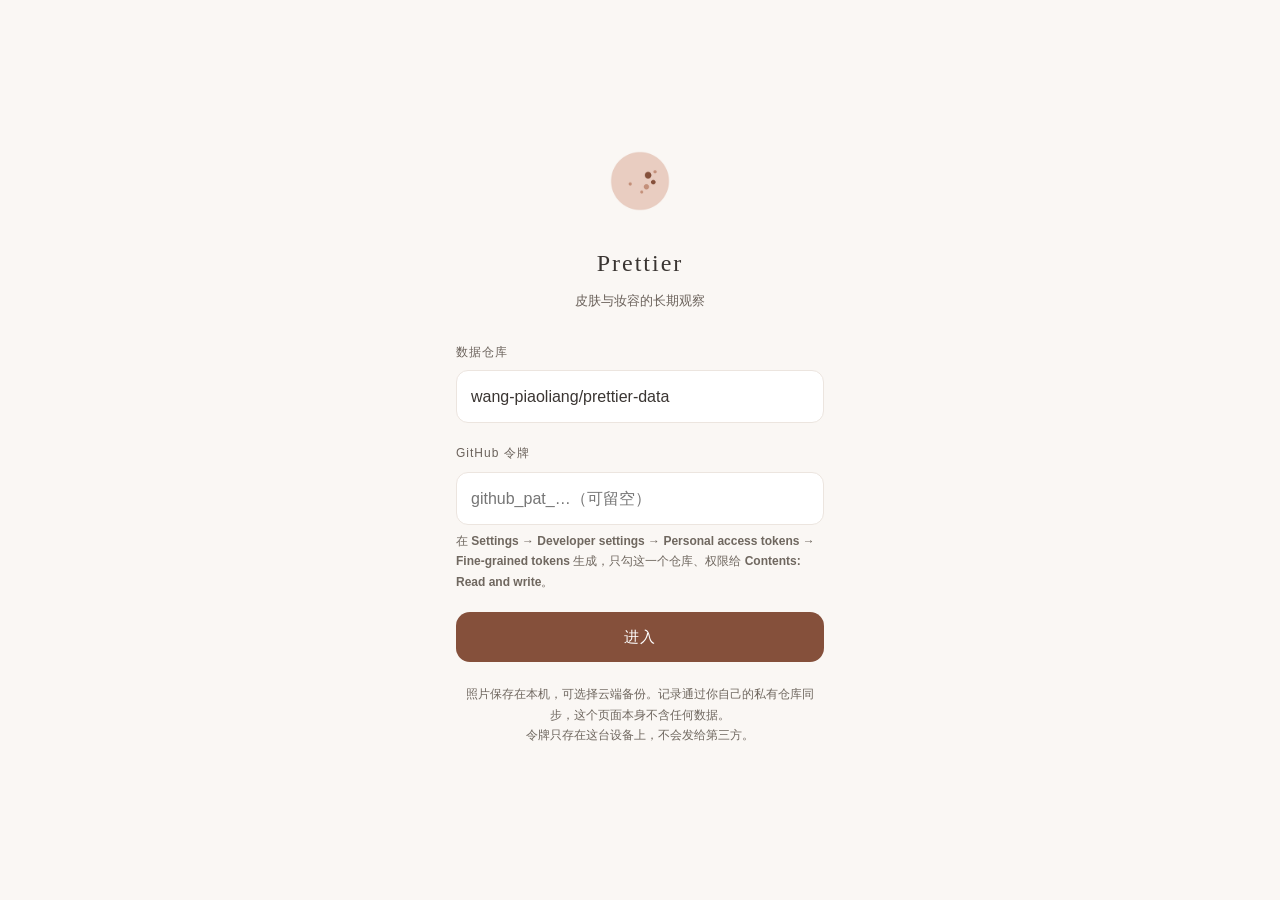
==== commit 9134b70a: "v85 · 本机照片优先、护肤记录安全增量同步、修复评分条分段" ====
--- a/index.html
+++ b/index.html
@@ -12,7 +12,7 @@
   <link rel="manifest" href="manifest.webmanifest" />
   <link rel="apple-touch-icon" href="icons/apple-touch-icon.png" />
   <link rel="icon" href="icons/icon-192.png" />
-  <link rel="stylesheet" href="assets/app.css?v=v84" />
+  <link rel="stylesheet" href="assets/app.css?v=v85" />
 </head>
 <body>
 
@@ -43,7 +43,7 @@
       <button class="btn" id="gateBtn" type="submit">进入</button>
     </form>
     <p class="tiny" style="margin-top:22px;text-align:center">
-      照片和记录都存在你自己的 GitHub 私有仓库里，这个页面本身不含任何数据。<br />
+      照片保存在本机，可选择云端备份。记录通过你自己的私有仓库同步，这个页面本身不含任何数据。<br />
       令牌只存在这台设备上，不会发给第三方。
     </p>
   </section>
@@ -109,10 +109,11 @@
   <div id="queue" hidden></div>
   <div id="toast" hidden></div>
 
-  <script src="assets/version.js?v=v84"></script>
-  <script src="assets/photo.js?v=v84"></script>
-  <script src="assets/ai.js?v=v84"></script>
-  <script src="assets/store.js?v=v84"></script>
-  <script src="assets/app.js?v=v84"></script>
+  <script src="assets/version.js?v=v85"></script>
+  <script src="assets/photo.js?v=v85"></script>
+  <script src="assets/ai.js?v=v85"></script>
+  <script src="assets/store.js?v=v85"></script>
+  <script src="assets/photos.js?v=v85"></script>
+  <script src="assets/app.js?v=v85"></script>
 </body>
 </html>
--- a/assets/app.css
+++ b/assets/app.css
@@ -320,7 +320,7 @@
   appearance: none;
 }
 textarea { min-height: 96px; resize: vertical; line-height: 1.7; }
-input:focus, textarea:focus, select:focus {
+input:not([type="range"]):focus, textarea:focus, select:focus {
   outline: 2px solid var(--accent);
   outline-offset: -1px;
   border-color: transparent;
@@ -871,14 +871,28 @@
   font-family: var(--sans); font-size: 15px; color: var(--accent-ink);
   min-width: 38px;
 }
+.score-clear { flex: 0 0 auto; padding: 8px; border: 0; background: none; font-size: 12px; color: var(--ink-3); }
 .score-row input[type="range"] {
-  flex: 1; -webkit-appearance: none; appearance: none;
-  height: 4px; border-radius: 2px; background: var(--line-2); padding: 0;
+  flex: 1; min-width: 0; width: 0; -webkit-appearance: none; appearance: none;
+  height: 44px; padding: 0; margin: 0; border: 0; border-radius: 0;
+  background: transparent; outline: none; cursor: pointer;
+}
+.score-row input[type="range"]::-webkit-slider-runnable-track {
+  height: 6px; border: 0; border-radius: 3px; background: var(--line-2);
 }
 .score-row input[type="range"]::-webkit-slider-thumb {
-  -webkit-appearance: none; width: 24px; height: 24px; border-radius: 50%;
-  background: var(--accent-ink); cursor: pointer;
-}
+  -webkit-appearance: none; width: 24px; height: 24px; margin-top: -9px;
+  border: 0; border-radius: 50%; background: var(--accent-ink); cursor: pointer;
+}
+.score-row input[type="range"]::-moz-range-track {
+  height: 6px; border: 0; border-radius: 3px; background: var(--line-2);
+}
+.score-row input[type="range"]::-moz-range-progress { height: 6px; background: var(--line-2); }
+.score-row input[type="range"]::-moz-range-thumb {
+  width: 24px; height: 24px; border: 0; border-radius: 50%; background: var(--accent-ink);
+}
+.score-row input[type="range"]:focus-visible::-webkit-slider-thumb { box-shadow: 0 0 0 3px var(--accent-bg); }
+.score-row input[type="range"]:focus-visible::-moz-range-thumb { box-shadow: 0 0 0 3px var(--accent-bg); }
 
 /* 产品详情 */
 .prod-detail {
